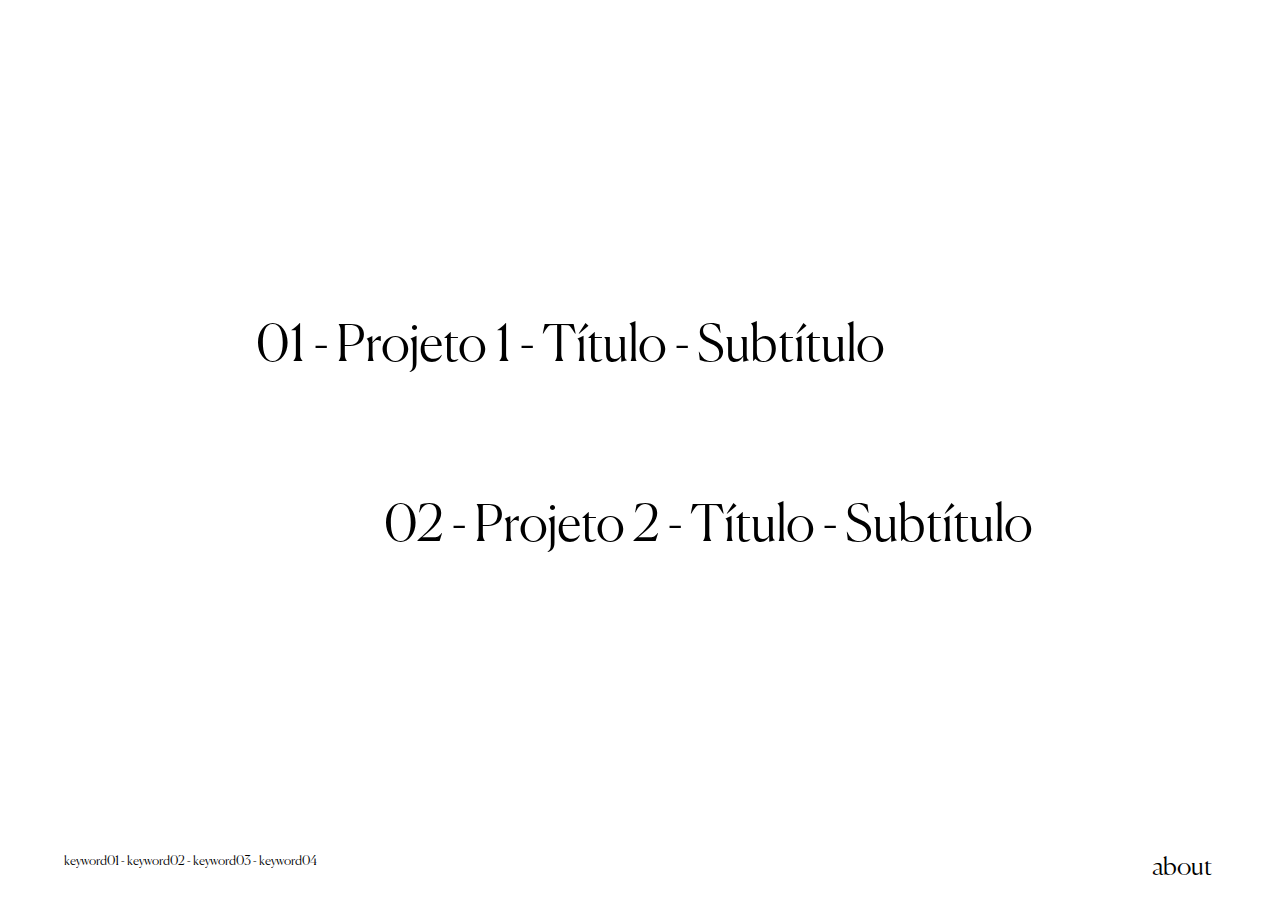
==== index.html @ 9f427d46 "coletivo" ====
<html>
    <head>
        <meta name="viewport" content="width=device-width, initial-scale=1.0">
        <meta charset="utf-8">
        <link rel="stylesheet" href="style.css">
        <title>Coletivo</title>
    </head>
    <body>
        
        <div id="project1">
            <p id="txt1">01 - Projeto 1 - Título - Subtítulo</p>         <img id="img1" src="img/imgProj1.png">
            <img id="bg1" src="img/bg1.png">
        </div>
         <div id="project2">
             <p id="txt2">02 - Projeto 2 - Título - Subtítulo</p>
             <img id="img2" src="img/imgProj2.png">
             <img id="bg2" src="img/bg2.png">
        </div>
        
        <div id="footer">
            <div id="footerLeft">
                keyword01 - keyword02 - keyword03 - keyword04
            </div>
            <div id="footerRight">
                about
            </div>
        </div>
    </body>
</html>
---- style.css ----
@font-face {
  font-family: 'Canela Light';
  src: url(font/Canela-Light.otf);
}

body{
    margin: 0;
    font-family: 'Canela Light';
}

#projects{
    position: absolute;
    top: 30%;
    left: 20%;
    font-size: 4vw;
}

#txt1{
    position: fixed;
    top: 30%;
    left: 20%;
    font-size: 4vw;
    z-index: 0;
}

#txt2{
    position: fixed;
    top: 50%;
    left: 30%;
    font-size: 4vw;
    z-index: 0;
}

#project1:hover #img1 {
    display: block;
    position: absolute;
    top: 10%;
    left: 40%;
    z-index: 1;
}

#project1:hover #bg1 {
    display: block;
    position: fixed;
    top 0;
    left: 0;
    z-index: -1;
}

#project2:hover #img2 {
    display: block;
    position: absolute;
    top: 40%;
    left: 40%;
    z-index: 1;
}

#project2:hover #bg2 {
    display: block;
    top 0;
    left: 0;
    z-index: -1;
}

#img1{
    height: auto;
    width: 40%;
    display: none;
    
}

#img2{
    height: auto;
    width: 40%;
    display: none;
    
}

#bg1{
    position: fixed;
    display: none;
}

#bg2{
    position: fixed;
    display: none;
}


#footer{
    
}

#footerLeft{
    position: absolute;
    top: 95%;
    left: 5%;
    font-size: 1vw;
}

#footerRight{
    position: absolute;
    top: 95%;
    left: 90%;
    font-size:2vw;
}
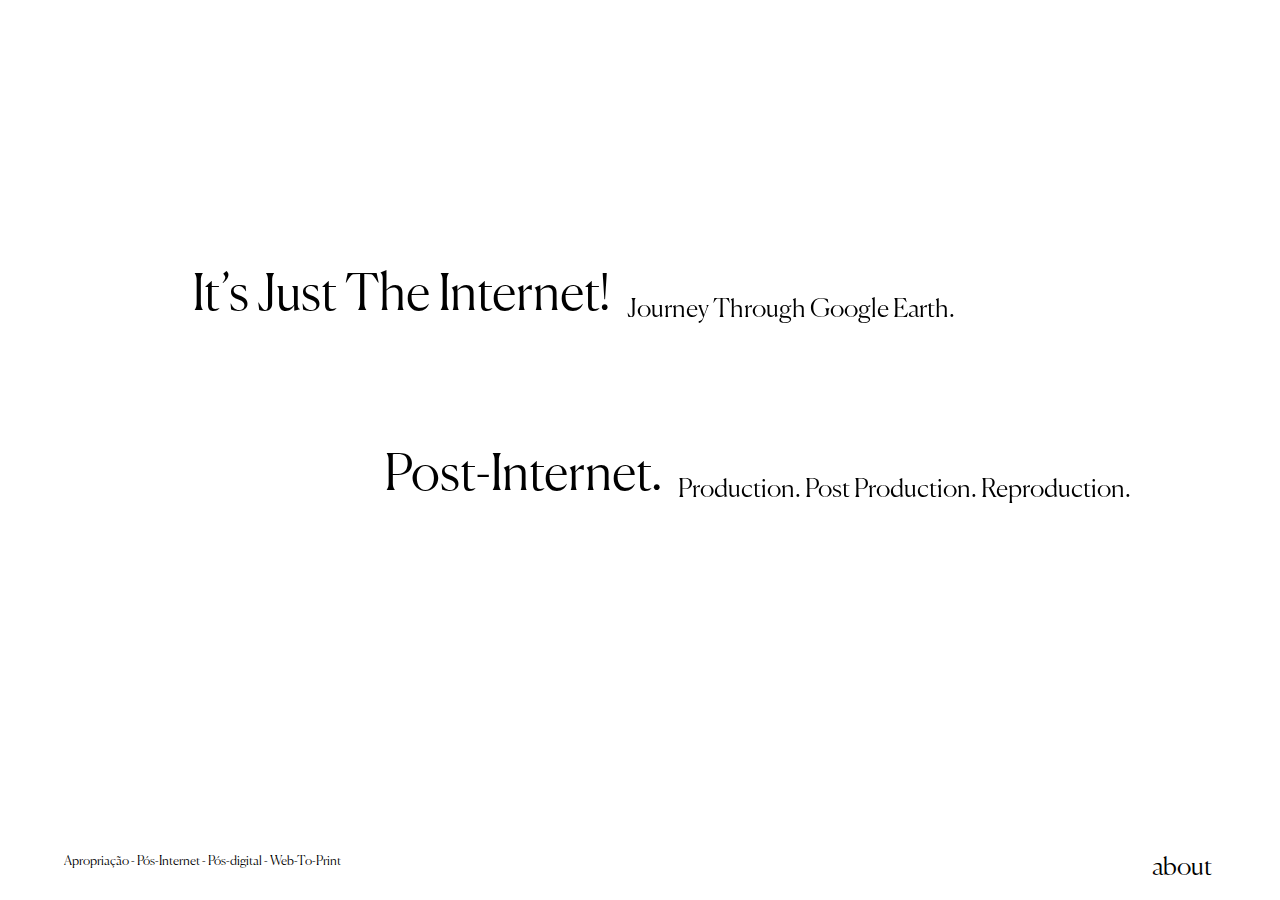
==== commit 44cff482: "coletivo" ====
--- a/index.html
+++ b/index.html
@@ -8,18 +8,21 @@
     <body>
         
         <div id="project1">
-            <p id="txt1">01 - Projeto 1 - Título - Subtítulo</p>         <img id="img1" src="img/imgProj1.png">
+            <span id="txt1">It’s Just The Internet!</span>
+            <span id="txt12">Journey Through Google Earth.</span>
+            <img id="img1" src="img/Imagem_Projeto.gif">
             <img id="bg1" src="img/bg1.png">
         </div>
          <div id="project2">
-             <p id="txt2">02 - Projeto 2 - Título - Subtítulo</p>
-             <img id="img2" src="img/imgProj2.png">
+             <span id="txt2">Post-Internet. </span>
+             <span id="txt22">Production. Post Production. Reproduction. </span>
+             <img id="img2" src="img/imagemProjeto2.gif">
              <img id="bg2" src="img/bg2.png">
         </div>
         
         <div id="footer">
             <div id="footerLeft">
-                keyword01 - keyword02 - keyword03 - keyword04
+                Apropriação - Pós-Internet - Pós-digital - Web-To-Print
             </div>
             <div id="footerRight">
                 about
--- a/style.css
+++ b/style.css
@@ -8,18 +8,20 @@
     font-family: 'Canela Light';
 }
 
-#projects{
-    position: absolute;
-    top: 30%;
-    left: 20%;
-    font-size: 4vw;
-}
 
 #txt1{
     position: fixed;
     top: 30%;
-    left: 20%;
+    left: 15%;
     font-size: 4vw;
+    z-index: 0;
+}
+
+#txt12{
+    position: fixed;
+    top: 33%;
+    left: 49%;
+    font-size: 2vw;
     z-index: 0;
 }
 
@@ -28,6 +30,14 @@
     top: 50%;
     left: 30%;
     font-size: 4vw;
+    z-index: 0;
+}
+
+#txt22{
+    position: fixed;
+    top: 53%;
+    left: 53%;
+    font-size: 2vw;
     z-index: 0;
 }
 
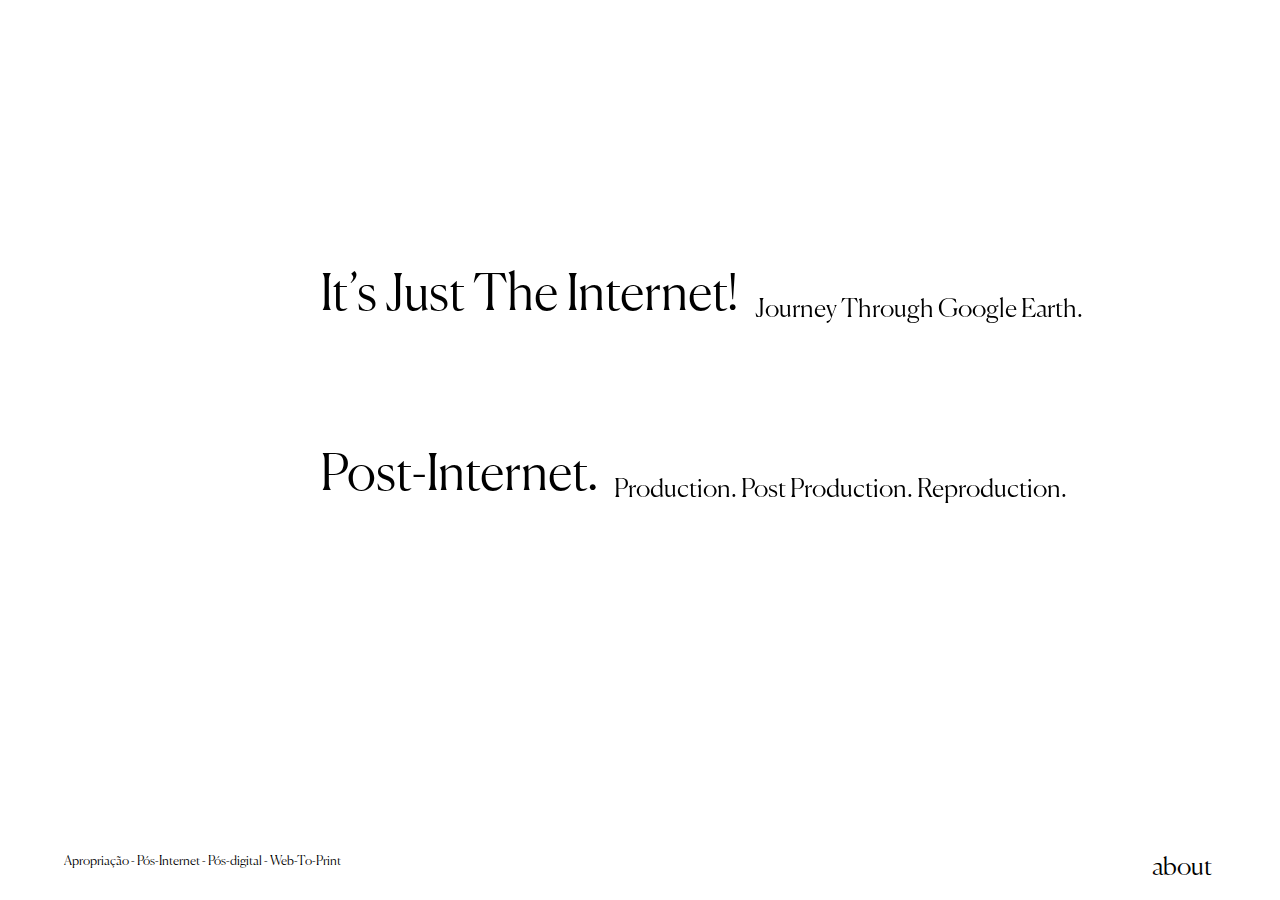
==== commit 55a989a2: "coletivo" ====
--- a/index.html
+++ b/index.html
@@ -3,6 +3,7 @@
         <meta name="viewport" content="width=device-width, initial-scale=1.0">
         <meta charset="utf-8">
         <link rel="stylesheet" href="style.css">
+        <script src="https://ajax.googleapis.com/ajax/libs/jquery/2.1.1/jquery.min.js"></script>
         <title>Coletivo</title>
     </head>
     <body>
@@ -16,7 +17,7 @@
          <div id="project2">
              <span id="txt2">Post-Internet. </span>
              <span id="txt22">Production. Post Production. Reproduction. </span>
-             <img id="img2" src="img/imagemProjeto2.gif">
+             <img id="img2" src="img/img1.gif">
              <img id="bg2" src="img/bg2.png">
         </div>
         
@@ -28,5 +29,20 @@
                 about
             </div>
         </div>
+        <script>
+            $(document).ready(function(){
+                $(document).mousemove(function(e){
+                    $('#img1').css('left',e.pageX+"px");
+                    $('#img1').css('top',e.pageY+"px");
+                });
+            });
+            
+            $(document).ready(function(){
+                $(document).mousemove(function(e){
+                    $('#img2').css('left',e.pageX+"px");
+                    $('#img2').css('top',e.pageY+"px");
+                });
+            });
+        </script>
     </body>
 </html>--- a/style.css
+++ b/style.css
@@ -12,7 +12,7 @@
 #txt1{
     position: fixed;
     top: 30%;
-    left: 15%;
+    left: 25%;
     font-size: 4vw;
     z-index: 0;
 }
@@ -20,7 +20,7 @@
 #txt12{
     position: fixed;
     top: 33%;
-    left: 49%;
+    left: 59%;
     font-size: 2vw;
     z-index: 0;
 }
@@ -28,7 +28,7 @@
 #txt2{
     position: fixed;
     top: 50%;
-    left: 30%;
+    left: 25%;
     font-size: 4vw;
     z-index: 0;
 }
@@ -36,7 +36,7 @@
 #txt22{
     position: fixed;
     top: 53%;
-    left: 53%;
+    left: 48%;
     font-size: 2vw;
     z-index: 0;
 }
@@ -80,8 +80,9 @@
 }
 
 #img2{
+    position: absolute;
     height: auto;
-    width: 40%;
+    width: 30%;
     display: none;
     
 }
@@ -89,11 +90,19 @@
 #bg1{
     position: fixed;
     display: none;
+    top: 0;
+    left: 0;
+    min-width: 100%;
+    min-height: 100%;
 }
 
 #bg2{
     position: fixed;
     display: none;
+    top: 0;
+    left: 0;
+    min-width: 100%;
+    min-height: 100%;
 }
 
 
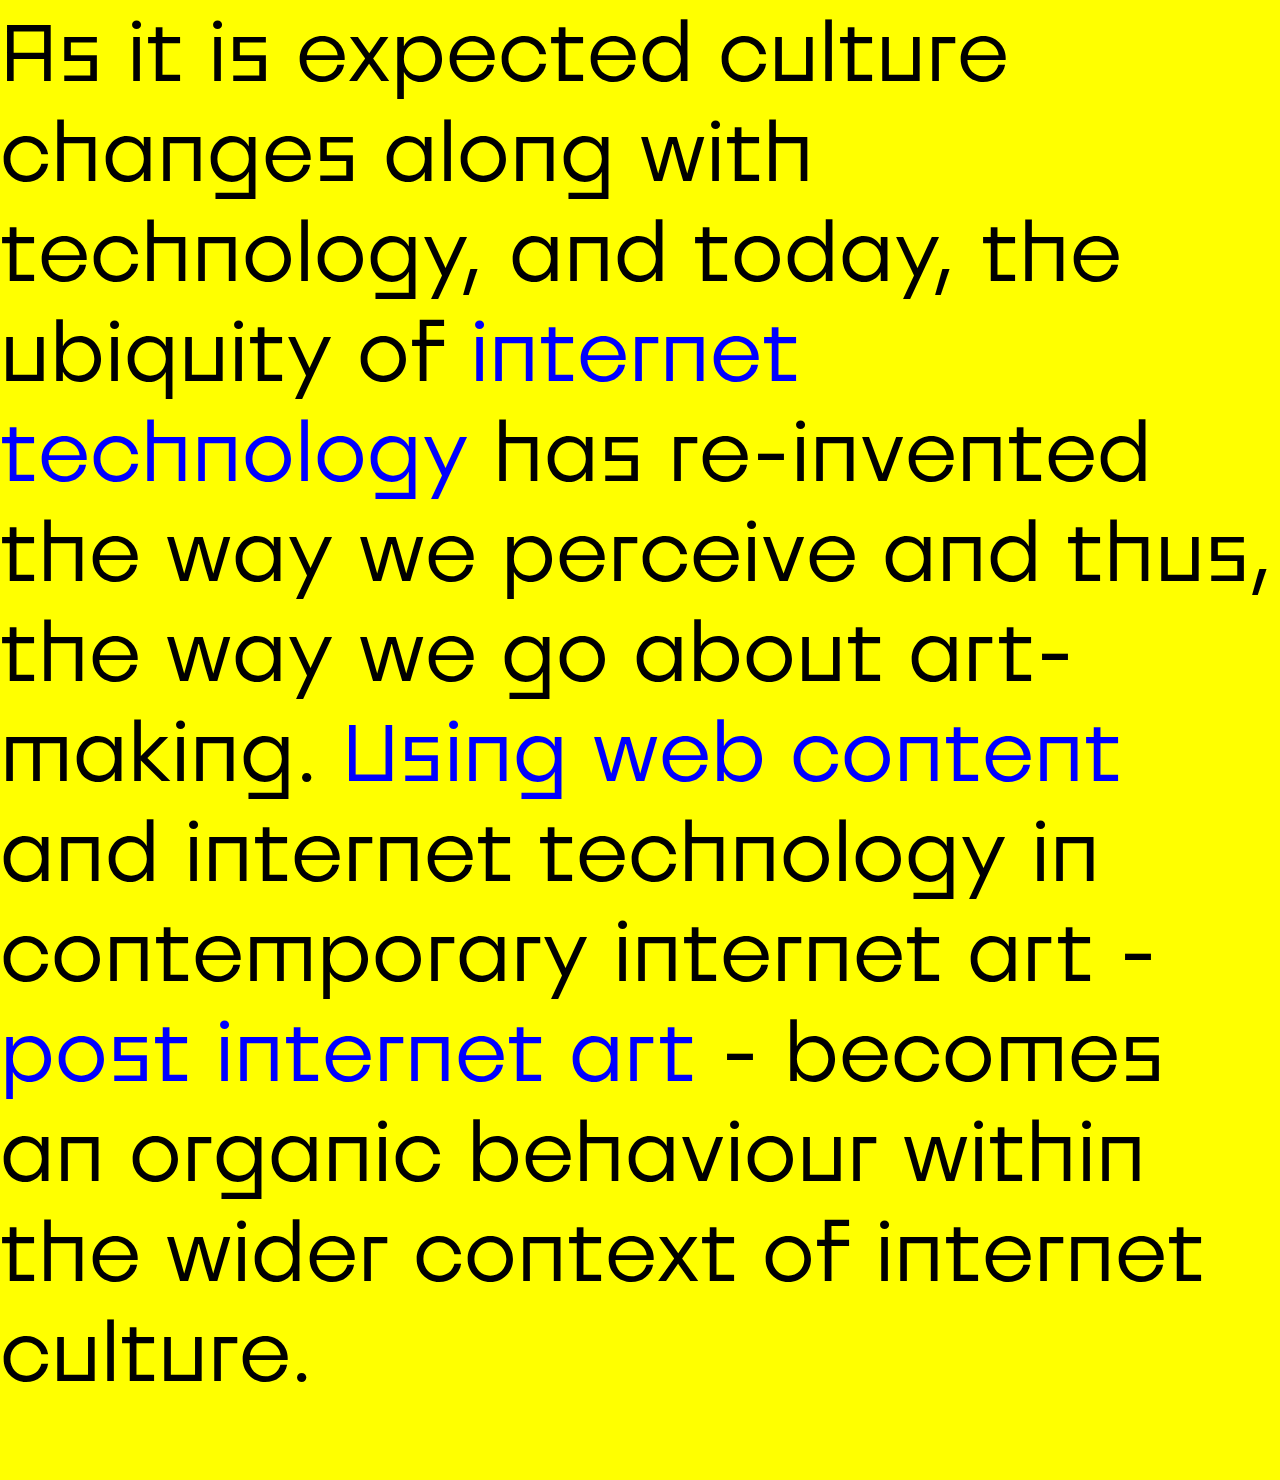
==== commit 08cfbe01: "new" ====
--- a/index.html
+++ b/index.html
@@ -1,48 +1,22 @@
 <html>
     <head>
-        <meta name="viewport" content="width=device-width, initial-scale=1.0">
-        <meta charset="utf-8">
-        <link rel="stylesheet" href="style.css">
-        <script src="https://ajax.googleapis.com/ajax/libs/jquery/2.1.1/jquery.min.js"></script>
-        <title>Coletivo</title>
+      <meta charset="utf-8">
+      <meta name="viewport" content="width=device-width, initial-scale=1.0">
+      <link rel="stylesheet" href="style.css">
+      <title>Coletivo</title>
     </head>
     <body>
-        
-        <div id="project1">
-            <span id="txt1">It’s Just The Internet!</span>
-            <span id="txt12">Journey Through Google Earth.</span>
-            <img id="img1" src="img/Imagem_Projeto.gif">
-            <img id="bg1" src="img/bg1.png">
-        </div>
-         <div id="project2">
-             <span id="txt2">Post-Internet. </span>
-             <span id="txt22">Production. Post Production. Reproduction. </span>
-             <img id="img2" src="img/img1.gif">
-             <img id="bg2" src="img/bg2.png">
-        </div>
-        
-        <div id="footer">
-            <div id="footerLeft">
-                Apropriação - Pós-Internet - Pós-digital - Web-To-Print
-            </div>
-            <div id="footerRight">
-                about
-            </div>
-        </div>
-        <script>
-            $(document).ready(function(){
-                $(document).mousemove(function(e){
-                    $('#img1').css('left',e.pageX+"px");
-                    $('#img1').css('top',e.pageY+"px");
-                });
-            });
-            
-            $(document).ready(function(){
-                $(document).mousemove(function(e){
-                    $('#img2').css('left',e.pageX+"px");
-                    $('#img2').css('top',e.pageY+"px");
-                });
-            });
-        </script>
+      <!--<img id ="cursor" src="img/cursor.png">-->
+
+      <div id="main">
+          <p>As it is expected culture changes along with technology,
+            and today, the ubiquity of <a id="project1" href="#">internet
+            technology</a> has re-invented the way we perceive and thus, the
+            way we go about art-making. <a id="project2" href="#">Using web
+            content</a> and internet technology in contemporary
+            internet art - <a href="about.html">post internet art</a> - becomes an
+            organic behaviour within the wider context of internet culture.</p>
+      </div>
     </body>
-</html>+    <script src="script.js"></script>
+</html>
--- a/style.css
+++ b/style.css
@@ -1,125 +1,85 @@
 @font-face {
-  font-family: 'Canela Light';
-  src: url(font/Canela-Light.otf);
+  font-family: 'StolzlDisplay';
+  src: url("fonts/StolzlDisplay-Normal.otf");
+}
+
+@font-face {
+  font-family: 'ArnoPro';
+  src: url("fonts/ArnoPro-Regular.otf");
 }
 
 body{
-    margin: 0;
-    font-family: 'Canela Light';
+  margin: 0;
+  font-family: 'StolzlDisplay';
+  background-color: yellow;
 }
 
-
-#txt1{
-    position: fixed;
-    top: 30%;
-    left: 25%;
-    font-size: 4vw;
-    z-index: 0;
+#about{
+  font-family: 'StolzlDisplay';
+  background-color: black;
+  color: yellow;
+  font-size: 5em;
 }
 
-#txt12{
-    position: fixed;
-    top: 33%;
-    left: 59%;
-    font-size: 2vw;
-    z-index: 0;
+#aboutTxt{
+  font-size: 5em;
 }
 
-#txt2{
-    position: fixed;
-    top: 50%;
-    left: 25%;
-    font-size: 4vw;
-    z-index: 0;
+#main{
+  font-size: 5em;
 }
 
-#txt22{
-    position: fixed;
-    top: 53%;
-    left: 48%;
-    font-size: 2vw;
-    z-index: 0;
+#cursor {
+  margin: 0;
+  width: 15%;
 }
 
-#project1:hover #img1 {
+#project1:hover{
+    position: relative;
+}
+#project1:hover:after{
+    content: url(img/ItsJustTheInternet);
     display: block;
-    position: absolute;
-    top: 10%;
-    left: 40%;
+    position: fixed;
     z-index: 1;
+    left: -20%;
+    top: -50%;
+    transform: scale(.3);
 }
 
-#project1:hover #bg1 {
+#project2:hover{
+    position: relative;
+}
+#project2:hover:after{
+    content: url(img/imagemcapa2.gif);
     display: block;
     position: fixed;
-    top 0;
-    left: 0;
-    z-index: -1;
+    z-index: 1;
+    left: 40%;
+    top: 20%;
+    transform: scale(.8);
 }
 
-#project2:hover #img2 {
-    display: block;
-    position: absolute;
-    top: 40%;
-    left: 40%;
-    z-index: 1;
+/* unvisited link */
+a:link {
+  color: blue;
+  text-decoration: none;
 }
 
-#project2:hover #bg2 {
-    display: block;
-    top 0;
-    left: 0;
-    z-index: -1;
+/* visited link */
+a:visited {
+  color: blue;
+  text-decoration: none;
 }
 
-#img1{
-    height: auto;
-    width: 40%;
-    display: none;
-    
+/* mouse over link */
+a:hover {
+  color: blue;
+  text-decoration: none;
 }
 
-#img2{
-    position: absolute;
-    height: auto;
-    width: 30%;
-    display: none;
-    
+/* selected link */
+a:active {
+  color: blue;
+  text-decoration: none;
 }
-
-#bg1{
-    position: fixed;
-    display: none;
-    top: 0;
-    left: 0;
-    min-width: 100%;
-    min-height: 100%;
-}
-
-#bg2{
-    position: fixed;
-    display: none;
-    top: 0;
-    left: 0;
-    min-width: 100%;
-    min-height: 100%;
-}
-
-
-#footer{
-    
-}
-
-#footerLeft{
-    position: absolute;
-    top: 95%;
-    left: 5%;
-    font-size: 1vw;
-}
-
-#footerRight{
-    position: absolute;
-    top: 95%;
-    left: 90%;
-    font-size:2vw;
-}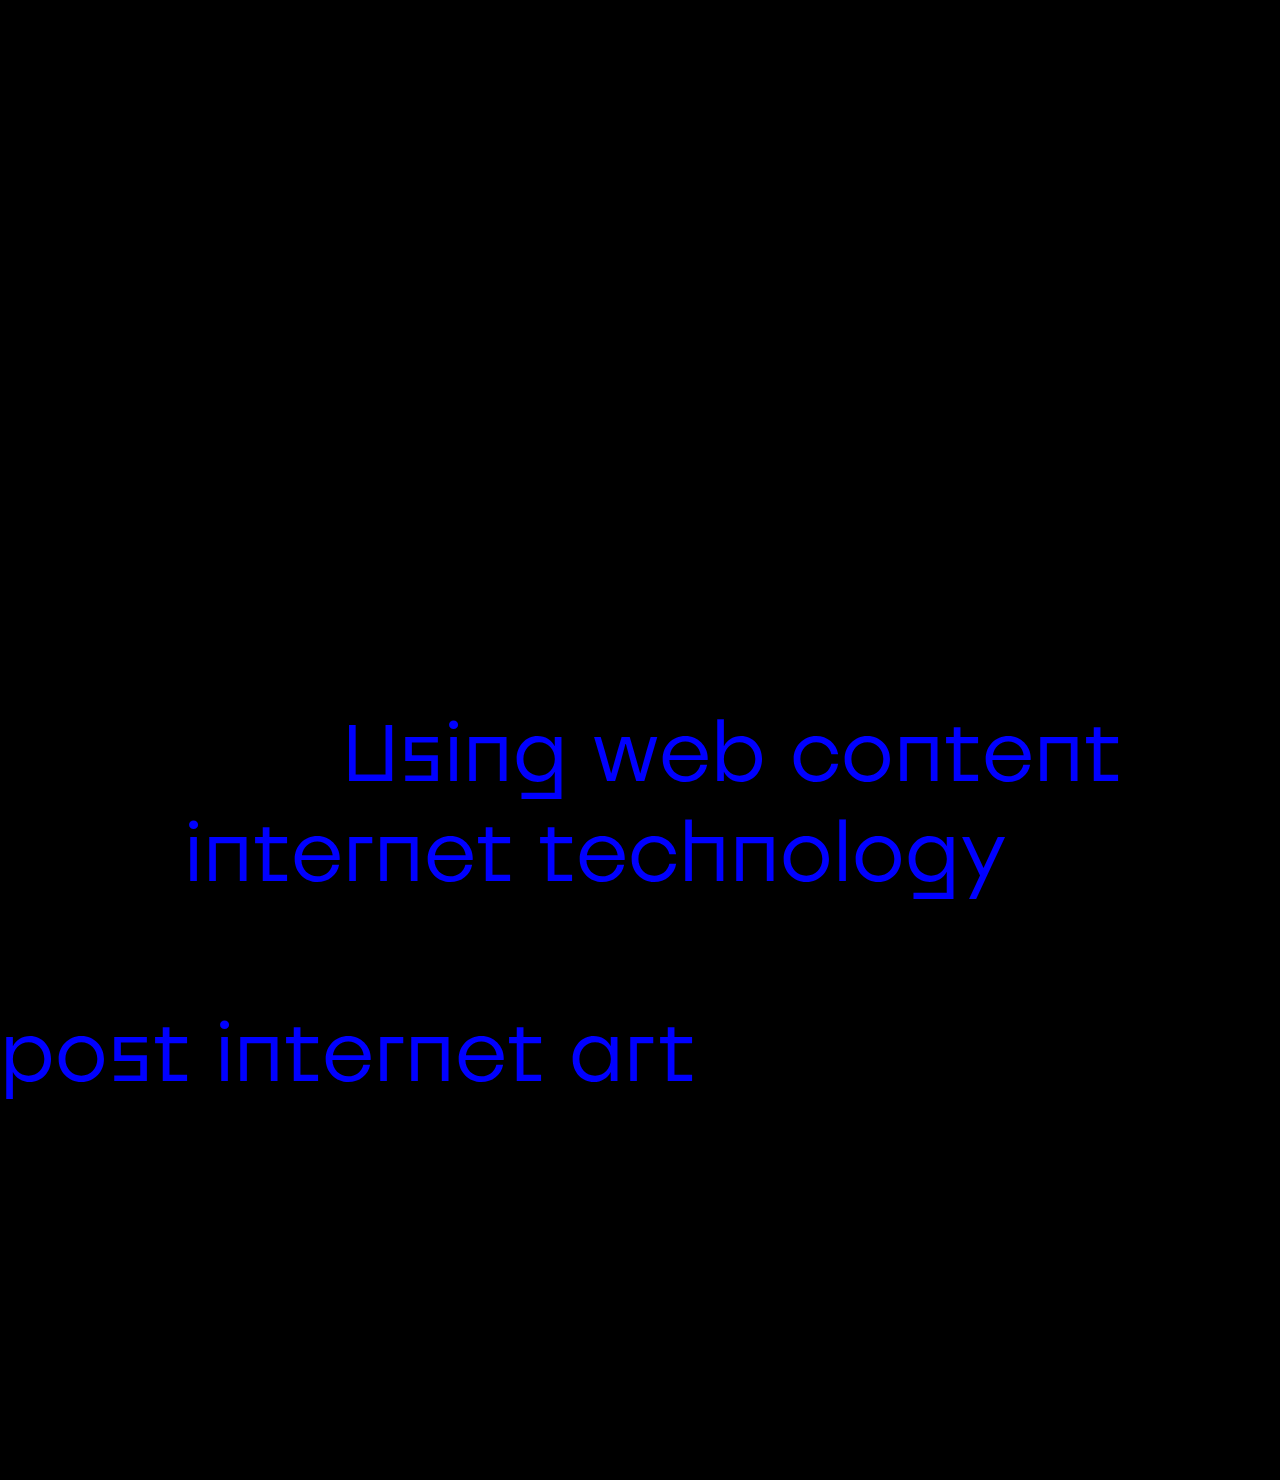
==== commit 5cece147: "new" ====
--- a/index.html
+++ b/index.html
@@ -10,12 +10,12 @@
 
       <div id="main">
           <p>As it is expected culture changes along with technology,
-            and today, the ubiquity of <a id="project1" href="#">internet
-            technology</a> has re-invented the way we perceive and thus, the
-            way we go about art-making. <a id="project2" href="#">Using web
-            content</a> and internet technology in contemporary
-            internet art - <a href="about.html">post internet art</a> - becomes an
-            organic behaviour within the wider context of internet culture.</p>
+            and today, the ubiquity of internet technology has re-invented
+            the way we perceive and thus, the way we go about art-making.
+            <a id="project2" href="#">Using web content</a> and
+            <a id="project1" href="#">internet technology</a> in contemporary
+            internet art - <a href="about.html">post internet art</a> - becomes
+            an organic behaviour within the wider context of internet culture.</p>
       </div>
     </body>
     <script src="script.js"></script>
--- a/style.css
+++ b/style.css
@@ -9,15 +9,20 @@
 }
 
 body{
+  background-image: url(img/bg2.png);
+  background-position: center center;
+  background-repeat: no-repeat;
+  background-attachment: fixed;
+  background-size: cover;
+  background-color: #000000;
   margin: 0;
   font-family: 'StolzlDisplay';
-  background-color: yellow;
 }
 
 #about{
   font-family: 'StolzlDisplay';
   background-color: black;
-  color: yellow;
+  color: #000000;
   font-size: 5em;
 }
 
@@ -37,7 +42,9 @@
 #project1:hover{
     position: relative;
 }
-#project1:hover:after{
+
+@media (min-width: 1200px)  {
+  #project1:hover:after{
     content: url(img/ItsJustTheInternet);
     display: block;
     position: fixed;
@@ -45,12 +52,15 @@
     left: -20%;
     top: -50%;
     transform: scale(.3);
+  }
 }
 
 #project2:hover{
     position: relative;
 }
-#project2:hover:after{
+
+@media (min-width: 1200px)  {
+  #project2:hover:after{
     content: url(img/imagemcapa2.gif);
     display: block;
     position: fixed;
@@ -58,7 +68,8 @@
     left: 40%;
     top: 20%;
     transform: scale(.8);
-}
+  }
+A}
 
 /* unvisited link */
 a:link {
